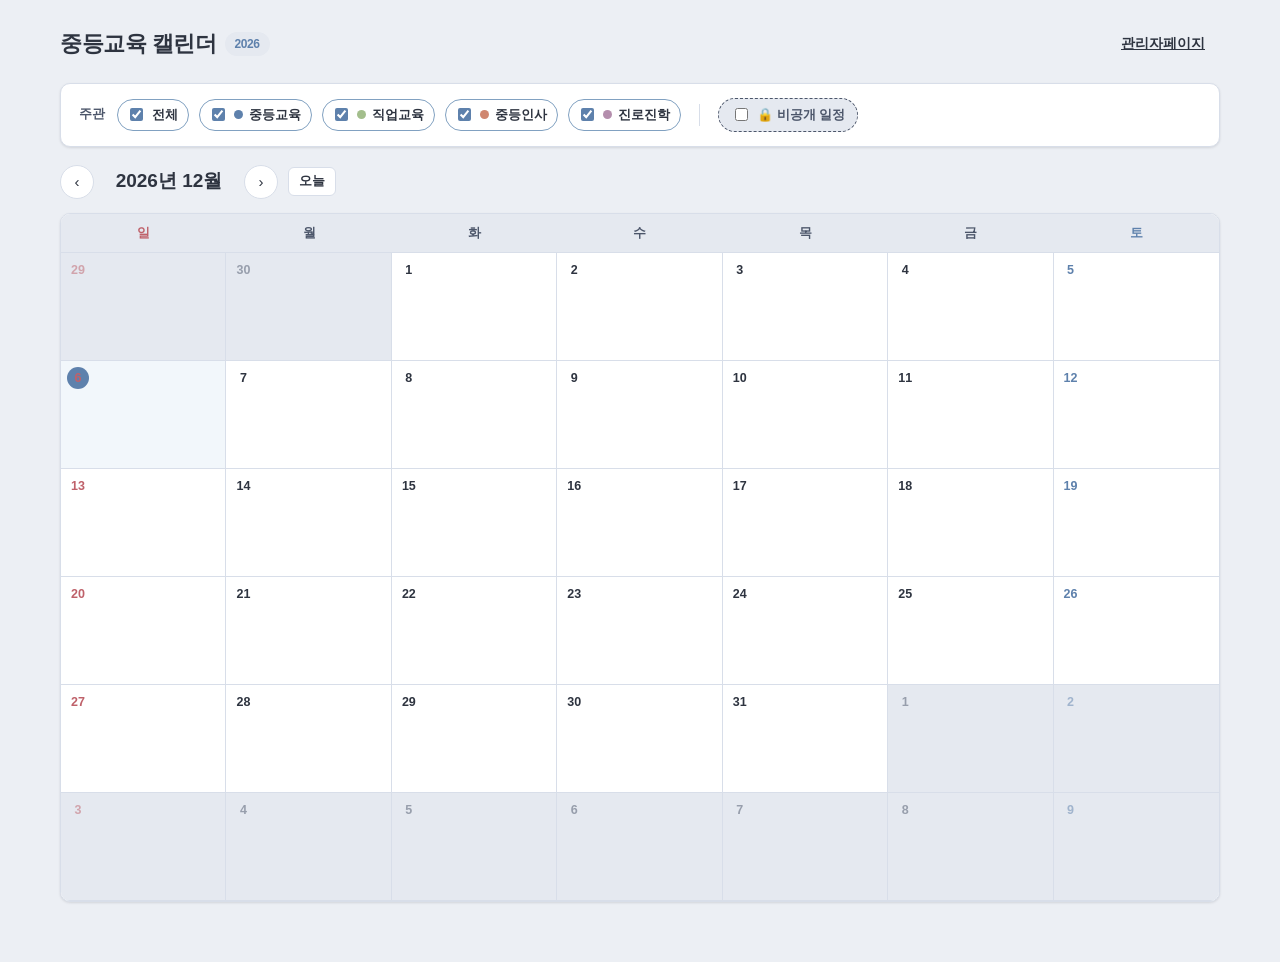
==== index.html @ 5172d0f8 "1차 요청" ====
<!doctype html>
<html lang="ko">
<head>
<meta charset="UTF-8">
<meta name="viewport" content="width=device-width, initial-scale=1">
<title>중등교육 캘린더</title>
<link rel="stylesheet" href="css/style.css">
</head>
<body>
  <div class="app-shell">
    <header class="app-header">
      <div class="app-title">중등교육 캘린더 <span class="badge">2026</span></div>
      <div class="header-actions no-print">
        <a class="btn ghost" href="admin.html">관리자페이지</a>
      </div>
    </header>

    <section class="toolbar no-print">
      <div class="filter-group">
        <span class="label">주관</span>
        <label class="chip-checkbox active" id="selectAllLabel">
          <input type="checkbox" id="selectAllToggle" checked>
          전체
        </label>
        <div id="orgFilters" class="filter-group"></div>
      </div>
      <div class="divider-v"></div>
      <div class="filter-group">
        <label class="private-toggle" id="privateLabel">
          <input type="checkbox" id="privateToggle" style="accent-color:var(--nord15)">
          🔒 비공개 일정
        </label>
      </div>
    </section>

    <div class="month-nav">
      <button class="icon-btn no-print" id="prevMonthBtn" aria-label="이전 달">‹</button>
      <div class="month-label" id="monthLabel">-</div>
      <button class="icon-btn no-print" id="nextMonthBtn" aria-label="다음 달">›</button>
      <button class="btn small no-print" id="todayBtn">오늘</button>
    </div>

    <div class="calendar">
      <div class="weekday-row">
        <div class="sun">일</div><div>월</div><div>화</div><div>수</div><div>목</div><div>금</div><div class="sat">토</div>
      </div>
      <div class="day-grid" id="calendarBody"></div>
    </div>
  </div>

  <!-- 상세 정보 모달 -->
  <div class="modal-overlay hidden" id="detailModal">
    <div class="modal-card">
      <div class="modal-header">
        <div class="modal-title" id="detailTitle">-</div>
        <button class="modal-close" data-close-modal>✕</button>
      </div>
      <div id="detailBody"></div>
    </div>
  </div>

  <!-- 비공개 일정 비밀번호 모달 -->
  <div class="modal-overlay hidden" id="passwordModal">
    <div class="modal-card">
      <div class="modal-header">
        <div class="modal-title">비공개 일정 확인</div>
        <button class="modal-close" data-close-modal>✕</button>
      </div>
      <form id="passwordForm">
        <div class="field">
          <label for="passwordInput">비밀번호</label>
          <input type="password" id="passwordInput" inputmode="numeric" autocomplete="off" maxlength="20">
        </div>
        <div class="login-gate error" id="passwordError" style="padding:0;margin-top:6px;"></div>
        <div class="form-actions">
          <button type="submit" class="btn primary">확인</button>
        </div>
      </form>
    </div>
  </div>

  <div class="loading-overlay hidden" id="loadingOverlay">불러오는 중...</div>
  <div class="toast" id="toast"></div>

  <script src="js/config.js"></script>
  <script src="js/mock-data.js"></script>
  <script src="js/api.js"></script>
  <script src="js/calendar.js"></script>
</body>
</html>
---- css/style.css ----
/* ==========================================================================
   중등교육 캘린더 - Nord 팔레트 공통 스타일
   https://www.nordtheme.com/docs/colors-and-palettes
   ========================================================================== */

:root {
  /* Polar Night */
  --nord0: #2e3440;
  --nord1: #3b4252;
  --nord2: #434c5e;
  --nord3: #4c566a;
  /* Snow Storm */
  --nord4: #d8dee9;
  --nord5: #e5e9f0;
  --nord6: #eceff4;
  /* Frost */
  --nord7: #8fbcbb;
  --nord8: #88c0d0;
  --nord9: #81a1c1;
  --nord10: #5e81ac;
  /* Aurora */
  --nord11: #bf616a;
  --nord12: #d08770;
  --nord13: #ebcb8b;
  --nord14: #a3be8c;
  --nord15: #b48ead;

  --bg: var(--nord6);
  --surface: #ffffff;
  --surface-muted: var(--nord5);
  --border: var(--nord4);
  --text: var(--nord0);
  --text-muted: var(--nord3);
  --accent: var(--nord10);
  --accent-strong: var(--nord9);
  --danger: var(--nord11);
  --success: var(--nord14);
  --warning: var(--nord13);

  --radius: 10px;
  --radius-sm: 6px;
  --shadow: 0 1px 3px rgba(46, 52, 64, 0.08), 0 1px 2px rgba(46, 52, 64, 0.06);
  --shadow-lg: 0 10px 30px rgba(46, 52, 64, 0.18);
}

* { box-sizing: border-box; }

.hidden { display: none !important; }

body {
  margin: 0;
  font-family: "Pretendard", "Apple SD Gothic Neo", "Malgun Gothic", -apple-system, BlinkMacSystemFont, sans-serif;
  background: var(--bg);
  color: var(--text);
  line-height: 1.5;
}

a { color: var(--accent); }

.app-shell {
  max-width: 1200px;
  margin: 0 auto;
  padding: 24px 20px 60px;
}

/* ---------- Header ---------- */
.app-header {
  display: flex;
  align-items: center;
  justify-content: space-between;
  flex-wrap: wrap;
  gap: 12px;
  margin-bottom: 20px;
}

.app-title {
  font-size: 22px;
  font-weight: 700;
  letter-spacing: -0.02em;
  color: var(--nord0);
  display: flex;
  align-items: center;
  gap: 8px;
}

.app-title .badge {
  font-size: 12px;
  font-weight: 600;
  color: var(--accent);
  background: var(--nord5);
  border-radius: 999px;
  padding: 3px 10px;
}

.header-actions {
  display: flex;
  gap: 8px;
  align-items: center;
}

/* ---------- Buttons ---------- */
.btn {
  appearance: none;
  border: 1px solid var(--border);
  background: var(--surface);
  color: var(--text);
  padding: 8px 14px;
  border-radius: var(--radius-sm);
  font-size: 14px;
  font-weight: 600;
  cursor: pointer;
  transition: all 0.15s ease;
}
.btn:hover { border-color: var(--accent); color: var(--accent); }
.btn:active { transform: translateY(1px); }
.btn.primary {
  background: var(--accent);
  border-color: var(--accent);
  color: #fff;
}
.btn.primary:hover { background: var(--accent-strong); border-color: var(--accent-strong); color: #fff; }
.btn.danger { border-color: var(--danger); color: var(--danger); }
.btn.danger:hover { background: var(--danger); color: #fff; }
.btn.ghost { border-color: transparent; background: transparent; }
.btn.small { padding: 5px 10px; font-size: 12.5px; }
.btn:disabled { opacity: 0.5; cursor: not-allowed; }

/* ---------- Toolbar / Filters ---------- */
.toolbar {
  background: var(--surface);
  border: 1px solid var(--border);
  border-radius: var(--radius);
  padding: 14px 18px;
  margin-bottom: 18px;
  box-shadow: var(--shadow);
  display: flex;
  flex-wrap: wrap;
  align-items: center;
  gap: 18px;
}

.filter-group {
  display: flex;
  flex-wrap: wrap;
  align-items: center;
  gap: 10px;
}

.filter-group .label {
  font-size: 12.5px;
  font-weight: 700;
  color: var(--text-muted);
  margin-right: 2px;
}

.chip-checkbox {
  display: inline-flex;
  align-items: center;
  gap: 6px;
  padding: 5px 10px 5px 8px;
  border-radius: 999px;
  border: 1px solid var(--border);
  background: var(--surface-muted);
  cursor: pointer;
  font-size: 13px;
  font-weight: 600;
  user-select: none;
  transition: all 0.15s ease;
}
.chip-checkbox input { accent-color: var(--accent); cursor: pointer; }
.chip-checkbox .dot {
  width: 9px; height: 9px; border-radius: 50%; flex: none;
}
.chip-checkbox.active { border-color: var(--accent-strong); background: #fff; }

.divider-v {
  width: 1px;
  height: 22px;
  background: var(--border);
}

.private-toggle {
  display: inline-flex;
  align-items: center;
  gap: 6px;
  padding: 6px 12px;
  border-radius: 999px;
  border: 1px dashed var(--nord3);
  background: var(--surface-muted);
  cursor: pointer;
  font-size: 13px;
  font-weight: 700;
  color: var(--text-muted);
}
.private-toggle.unlocked {
  border-style: solid;
  border-color: var(--nord15);
  color: var(--nord15);
  background: #fff;
}

/* ---------- Calendar nav ---------- */
.month-nav {
  display: flex;
  align-items: center;
  gap: 10px;
  margin: 4px 0 14px;
}
.month-nav .month-label {
  font-size: 19px;
  font-weight: 700;
  min-width: 130px;
  text-align: center;
}
.icon-btn {
  width: 34px; height: 34px;
  border-radius: 50%;
  border: 1px solid var(--border);
  background: var(--surface);
  cursor: pointer;
  font-size: 15px;
  display: inline-flex; align-items: center; justify-content: center;
  color: var(--text);
}
.icon-btn:hover { border-color: var(--accent); color: var(--accent); }

/* ---------- Calendar grid ---------- */
.calendar {
  background: var(--surface);
  border: 1px solid var(--border);
  border-radius: var(--radius);
  overflow: hidden;
  box-shadow: var(--shadow);
}
.weekday-row, .day-grid {
  display: grid;
  grid-template-columns: repeat(7, minmax(0, 1fr));
}
.weekday-row {
  background: var(--surface-muted);
  border-bottom: 1px solid var(--border);
}
.weekday-row div {
  padding: 10px 0;
  text-align: center;
  font-size: 12.5px;
  font-weight: 700;
  color: var(--text-muted);
}
.weekday-row div.sun { color: var(--nord11); }
.weekday-row div.sat { color: var(--nord10); }

.day-cell {
  min-height: 108px;
  min-width: 0;
  border-right: 1px solid var(--border);
  border-bottom: 1px solid var(--border);
  padding: 6px 6px 8px;
  display: flex;
  flex-direction: column;
  gap: 4px;
  position: relative;
}
.day-grid .day-cell:nth-child(7n) { border-right: none; }
.day-cell.outside { background: var(--surface-muted); }
.day-cell.outside .day-num { color: var(--nord3); opacity: 0.5; }
.day-cell.today { background: #f2f7fb; }
.day-cell.today .day-num {
  background: var(--accent);
  color: #fff;
  border-radius: 50%;
}

.day-num {
  width: 22px; height: 22px;
  display: inline-flex; align-items: center; justify-content: center;
  font-size: 12.5px; font-weight: 700;
  color: var(--text);
}
.day-cell.sun .day-num { color: var(--nord11); }
.day-cell.sat .day-num { color: var(--nord10); }

.event-list {
  display: flex;
  flex-direction: column;
  gap: 3px;
  overflow-y: auto;
  overflow-x: hidden;
  max-height: 76px;
  min-width: 0;
}

.event-chip {
  font-size: 11.5px;
  font-weight: 700;
  padding: 3px 7px;
  border-radius: 5px;
  border-left: 3px solid var(--nord3);
  color: var(--nord0);
  background: var(--nord5);
  cursor: pointer;
  white-space: nowrap;
  overflow: hidden;
  text-overflow: ellipsis;
  text-align: left;
  display: block;
}
.event-chip:hover { filter: brightness(0.96); }
.event-chip.private {
  background-color: var(--nord4);
  background-image: repeating-linear-gradient(
    45deg, rgba(76, 86, 106, 0.16) 0 5px, rgba(76, 86, 106, 0.06) 5px 10px
  );
}
.event-chip.private::before { content: "🔒 "; }

.event-more {
  font-size: 11px;
  color: var(--text-muted);
  padding-left: 4px;
  cursor: pointer;
  font-weight: 600;
}

/* ---------- Modal ---------- */
.modal-overlay {
  position: fixed; inset: 0;
  background: rgba(46, 52, 64, 0.45);
  display: flex; align-items: center; justify-content: center;
  z-index: 100;
  padding: 20px;
}
.modal-overlay.hidden { display: none; }

.modal-card {
  background: var(--surface);
  border-radius: var(--radius);
  box-shadow: var(--shadow-lg);
  width: 100%;
  max-width: 440px;
  max-height: 86vh;
  overflow-y: auto;
  padding: 22px 24px 20px;
}
.modal-card.wide { max-width: 640px; }

.modal-header {
  display: flex;
  align-items: flex-start;
  justify-content: space-between;
  gap: 12px;
  margin-bottom: 14px;
}
.modal-title { font-size: 17px; font-weight: 700; }
.modal-close {
  border: none; background: transparent; font-size: 18px; cursor: pointer;
  color: var(--text-muted); line-height: 1;
}
.modal-close:hover { color: var(--danger); }

.detail-row {
  display: grid;
  grid-template-columns: 76px 1fr;
  gap: 6px 10px;
  padding: 6px 0;
  font-size: 13.5px;
  border-bottom: 1px dashed var(--border);
}
.detail-row:last-child { border-bottom: none; }
.detail-row .k { color: var(--text-muted); font-weight: 700; }
.detail-row .v { color: var(--text); }

.tag {
  display: inline-block;
  font-size: 11.5px;
  font-weight: 700;
  color: #fff;
  padding: 2px 9px;
  border-radius: 999px;
}
.tag.visibility-private { background: var(--nord15); }
.tag.visibility-public { background: var(--nord14); }

/* ---------- Forms (admin) ---------- */
.form-grid {
  display: grid;
  grid-template-columns: 1fr 1fr;
  gap: 12px 14px;
}
.form-grid .full { grid-column: 1 / -1; }
.field label {
  display: block;
  font-size: 12.5px;
  font-weight: 700;
  color: var(--text-muted);
  margin-bottom: 4px;
}
.field input[type="text"],
.field input[type="date"],
.field input[type="password"],
.field select,
.field textarea {
  width: 100%;
  padding: 8px 10px;
  border: 1px solid var(--border);
  border-radius: var(--radius-sm);
  font-size: 13.5px;
  background: #fff;
  color: var(--text);
  font-family: inherit;
}
.field textarea { resize: vertical; min-height: 54px; }
.field input:focus, .field select:focus, .field textarea:focus {
  outline: none;
  border-color: var(--accent);
  box-shadow: 0 0 0 3px rgba(94, 129, 172, 0.15);
}
.field.color-field { display: flex; align-items: center; gap: 8px; }
.field.color-field input[type="color"] {
  width: 40px; height: 34px; border: 1px solid var(--border); border-radius: var(--radius-sm);
  padding: 2px; background: #fff; cursor: pointer;
}
.radio-row { display: flex; gap: 14px; align-items: center; padding-top: 6px; }
.radio-row label { display: inline-flex; align-items: center; gap: 5px; font-size: 13.5px; font-weight: 600; }

.form-actions { display: flex; justify-content: flex-end; gap: 8px; margin-top: 16px; }

/* ---------- Login gate ---------- */
.login-gate {
  max-width: 360px;
  margin: 12vh auto;
  background: var(--surface);
  border: 1px solid var(--border);
  border-radius: var(--radius);
  box-shadow: var(--shadow);
  padding: 28px 26px;
  text-align: center;
}
.login-gate h1 { font-size: 18px; margin: 0 0 6px; }
.login-gate p { font-size: 13px; color: var(--text-muted); margin: 0 0 18px; }
.login-gate input {
  width: 100%;
  padding: 10px 12px;
  border: 1px solid var(--border);
  border-radius: var(--radius-sm);
  font-size: 15px;
  text-align: center;
  letter-spacing: 4px;
  margin-bottom: 10px;
}
.login-gate .error { color: var(--danger); font-size: 12.5px; min-height: 16px; margin-bottom: 6px; }

/* ---------- Admin table ---------- */
.admin-table-wrap {
  background: var(--surface);
  border: 1px solid var(--border);
  border-radius: var(--radius);
  overflow: hidden;
  box-shadow: var(--shadow);
}
table.admin-table { width: 100%; border-collapse: collapse; font-size: 13px; }
table.admin-table th, table.admin-table td {
  padding: 9px 10px;
  text-align: left;
  border-bottom: 1px solid var(--border);
  vertical-align: middle;
}
table.admin-table th {
  background: var(--surface-muted);
  font-weight: 700;
  color: var(--text-muted);
  font-size: 12px;
}
table.admin-table tr:hover td { background: #f7f9fc; }
table.admin-table .swatch {
  display: inline-block; width: 12px; height: 12px; border-radius: 3px; vertical-align: -1px; margin-right: 5px;
}
table.admin-table .row-actions { display: flex; gap: 6px; }

.section-card {
  background: var(--surface);
  border: 1px solid var(--border);
  border-radius: var(--radius);
  padding: 18px 20px;
  box-shadow: var(--shadow);
  margin-bottom: 18px;
}
.section-card h2 {
  font-size: 15px;
  margin: 0 0 14px;
  display: flex; align-items: center; gap: 8px;
}

.toast {
  position: fixed;
  bottom: 24px; left: 50%;
  transform: translateX(-50%);
  background: var(--nord0);
  color: #fff;
  padding: 10px 18px;
  border-radius: 999px;
  font-size: 13px;
  font-weight: 600;
  box-shadow: var(--shadow-lg);
  z-index: 200;
  opacity: 0;
  pointer-events: none;
  transition: opacity 0.2s ease, transform 0.2s ease;
}
.toast.show { opacity: 1; transform: translateX(-50%) translateY(-4px); }
.toast.error { background: var(--danger); }

.hint {
  font-size: 12px;
  color: var(--text-muted);
  margin-top: 6px;
}

.loading-overlay {
  position: fixed; inset: 0;
  background: rgba(236, 239, 244, 0.7);
  display: flex; align-items: center; justify-content: center;
  z-index: 300;
  font-weight: 700;
  color: var(--text-muted);
}
.loading-overlay.hidden { display: none; }

/* ---------- Print ---------- */
.print-only { display: none; }

@media print {
  .no-print { display: none !important; }
  .print-only { display: block !important; }
  body { background: #fff; }
  .app-shell { max-width: none; padding: 0; }
  .calendar { box-shadow: none; border: 1px solid #999; }
  .day-cell { min-height: 90px; }
}

@media (max-width: 720px) {
  .form-grid { grid-template-columns: 1fr; }
  .day-cell { min-height: 84px; }
  .event-list { max-height: 56px; }
  .detail-row { grid-template-columns: 64px 1fr; }
}
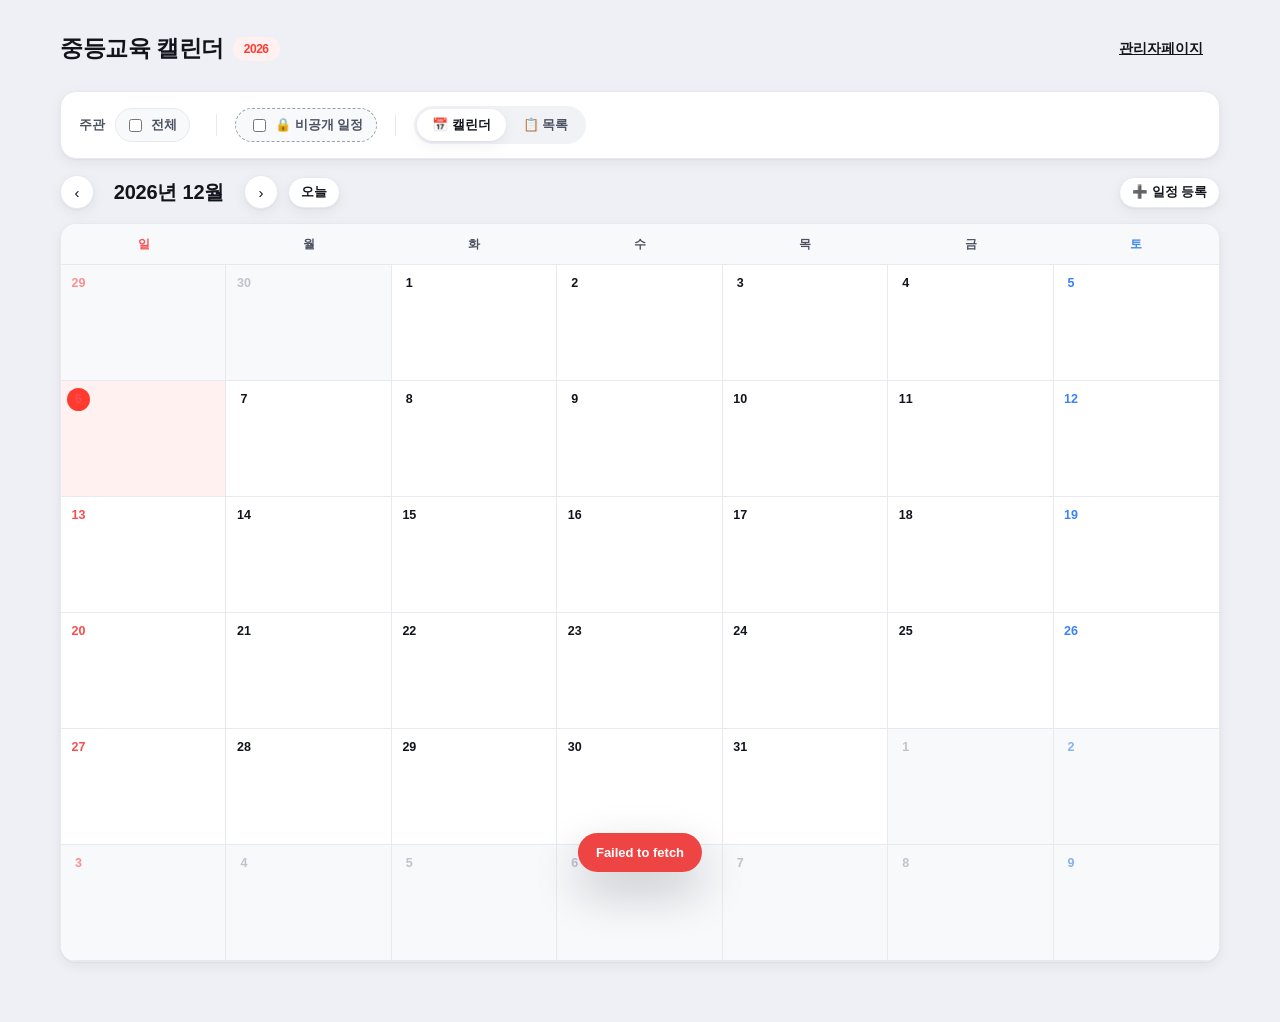
==== commit 666b4d3b: "2차 추가 요청 - 캘린더 전체 디자인 수정" ====
--- a/index.html
+++ b/index.html
@@ -27,9 +27,14 @@
       <div class="divider-v"></div>
       <div class="filter-group">
         <label class="private-toggle" id="privateLabel">
-          <input type="checkbox" id="privateToggle" style="accent-color:var(--nord15)">
+          <input type="checkbox" id="privateToggle" style="accent-color:#A855F7">
           🔒 비공개 일정
         </label>
+      </div>
+      <div class="divider-v"></div>
+      <div class="view-toggle" id="viewToggle">
+        <button type="button" class="active" data-view="calendar">📅 캘린더</button>
+        <button type="button" data-view="list">📋 목록</button>
       </div>
     </section>
 
@@ -38,13 +43,26 @@
       <div class="month-label" id="monthLabel">-</div>
       <button class="icon-btn no-print" id="nextMonthBtn" aria-label="다음 달">›</button>
       <button class="btn small no-print" id="todayBtn">오늘</button>
+      <div class="spacer no-print"></div>
+      <button class="btn small no-print" id="addEventBtn">➕ 일정 등록</button>
     </div>
 
-    <div class="calendar">
+    <div class="calendar" id="calendarView">
       <div class="weekday-row">
         <div class="sun">일</div><div>월</div><div>화</div><div>수</div><div>목</div><div>금</div><div class="sat">토</div>
       </div>
       <div class="day-grid" id="calendarBody"></div>
+    </div>
+
+    <div class="list-view hidden" id="listView">
+      <div class="list-scroll-wrap">
+        <table class="list-table">
+          <thead>
+            <tr><th>기간</th><th>주관</th><th>행사명</th><th>장소</th><th>담당자</th></tr>
+          </thead>
+          <tbody id="listTableBody"></tbody>
+        </table>
+      </div>
     </div>
   </div>
 
@@ -56,6 +74,10 @@
         <button class="modal-close" data-close-modal>✕</button>
       </div>
       <div id="detailBody"></div>
+      <div class="modal-actions no-print">
+        <button type="button" class="btn danger small" id="detailDeleteBtn">🗑️ 삭제</button>
+        <button type="button" class="btn small" id="detailEditBtn">✏️ 수정</button>
+      </div>
     </div>
   </div>
 
@@ -63,7 +85,7 @@
   <div class="modal-overlay hidden" id="passwordModal">
     <div class="modal-card">
       <div class="modal-header">
-        <div class="modal-title">비공개 일정 확인</div>
+        <div class="modal-title" id="passwordModalTitle">비공개 일정 확인</div>
         <button class="modal-close" data-close-modal>✕</button>
       </div>
       <form id="passwordForm">
@@ -79,6 +101,87 @@
     </div>
   </div>
 
+  <!-- 일정 등록/수정 모달 -->
+  <div class="modal-overlay hidden" id="eventFormModal">
+    <div class="modal-card wide">
+      <div class="modal-header">
+        <div class="modal-title" id="eventFormTitle">일정 등록</div>
+        <button class="modal-close" data-close-modal>✕</button>
+      </div>
+      <form id="eventForm">
+        <input type="hidden" id="fRow">
+        <input type="hidden" id="fSeq">
+        <div class="form-grid">
+          <div class="field">
+            <label for="fStartDate">시작일 *</label>
+            <input type="date" id="fStartDate" required>
+          </div>
+          <div class="field">
+            <label for="fStartTime">시작시간 (생략가능)</label>
+            <input type="time" id="fStartTime">
+          </div>
+          <div class="field">
+            <label for="fEndDate">종료일 (당일 행사는 비워두세요)</label>
+            <input type="date" id="fEndDate">
+          </div>
+          <div class="field">
+            <label for="fEndTime">종료시간 (생략가능)</label>
+            <input type="time" id="fEndTime">
+          </div>
+          <div class="field full">
+            <label for="fTitle">행사명 *</label>
+            <input type="text" id="fTitle" required>
+          </div>
+          <div class="field">
+            <label for="fLocation">장소</label>
+            <input type="text" id="fLocation">
+          </div>
+          <div class="field">
+            <label for="fOrg">주관 *</label>
+            <input type="text" id="fOrg" list="orgOptions" required>
+            <datalist id="orgOptions">
+              <option value="중등교육">
+              <option value="직업교육">
+              <option value="중등인사">
+              <option value="진로진학">
+            </datalist>
+          </div>
+          <div class="field full">
+            <label for="fAudience">참가대상</label>
+            <input type="text" id="fAudience">
+          </div>
+          <div class="field">
+            <label for="fManager">담당자</label>
+            <input type="text" id="fManager">
+          </div>
+          <div class="field">
+            <label>공개여부</label>
+            <div class="radio-row">
+              <label><input type="radio" name="fVisibility" value="공개" checked> 공개</label>
+              <label><input type="radio" name="fVisibility" value="비공개"> 비공개</label>
+            </div>
+          </div>
+          <div class="field">
+            <label for="fColor">색상</label>
+            <div class="color-field">
+              <input type="checkbox" id="fColorDefault" checked>
+              <span style="font-size:12.5px;">주관 기본색 사용</span>
+              <input type="color" id="fColor" value="#3B82F6" disabled>
+            </div>
+          </div>
+          <div class="field full">
+            <label for="fNote">비고</label>
+            <textarea id="fNote"></textarea>
+          </div>
+        </div>
+        <div class="form-actions">
+          <button type="button" class="btn ghost" data-close-modal>취소</button>
+          <button type="submit" class="btn primary" id="eventFormSubmitBtn">등록</button>
+        </div>
+      </form>
+    </div>
+  </div>
+
   <div class="loading-overlay hidden" id="loadingOverlay">불러오는 중...</div>
   <div class="toast" id="toast"></div>
 
--- a/css/style.css
+++ b/css/style.css
@@ -1,46 +1,41 @@
 /* ==========================================================================
-   중등교육 캘린더 - Nord 팔레트 공통 스타일
-   https://www.nordtheme.com/docs/colors-and-palettes
+   중등교육 캘린더 - Fantastical 스타일 팔레트 & 컴포넌트
    ========================================================================== */
 
 :root {
-  /* Polar Night */
-  --nord0: #2e3440;
-  --nord1: #3b4252;
-  --nord2: #434c5e;
-  --nord3: #4c566a;
-  /* Snow Storm */
-  --nord4: #d8dee9;
-  --nord5: #e5e9f0;
-  --nord6: #eceff4;
-  /* Frost */
-  --nord7: #8fbcbb;
-  --nord8: #88c0d0;
-  --nord9: #81a1c1;
-  --nord10: #5e81ac;
-  /* Aurora */
-  --nord11: #bf616a;
-  --nord12: #d08770;
-  --nord13: #ebcb8b;
-  --nord14: #a3be8c;
-  --nord15: #b48ead;
-
-  --bg: var(--nord6);
+  /* Neutrals */
+  --n0: #12141c;
+  --n1: #23262f;
+  --n2: #4b5160;
+  --n3: #6b7280;
+  --n4: #9aa1ae;
+  --n5: #d3d7de;
+  --n6: #e7e9ee;
+  --n7: #f1f2f6;
+  --n8: #f8f9fb;
+
+  --bg: #eef0f5;
   --surface: #ffffff;
-  --surface-muted: var(--nord5);
-  --border: var(--nord4);
-  --text: var(--nord0);
-  --text-muted: var(--nord3);
-  --accent: var(--nord10);
-  --accent-strong: var(--nord9);
-  --danger: var(--nord11);
-  --success: var(--nord14);
-  --warning: var(--nord13);
-
-  --radius: 10px;
-  --radius-sm: 6px;
-  --shadow: 0 1px 3px rgba(46, 52, 64, 0.08), 0 1px 2px rgba(46, 52, 64, 0.06);
-  --shadow-lg: 0 10px 30px rgba(46, 52, 64, 0.18);
+  --surface-muted: var(--n8);
+  --border: var(--n6);
+  --text: var(--n0);
+  --text-muted: var(--n2);
+
+  /* Accent (UI chrome — distinct from org/event colors) */
+  --accent: #FF3B30;
+  --accent-strong: #e0281e;
+  --accent-soft: #fff1f0;
+
+  --danger: #ef4444;
+  --success: #10B981;
+  --warning: #F59E0B;
+  --info: #3B82F6;
+
+  --radius: 16px;
+  --radius-sm: 10px;
+  --radius-pill: 999px;
+  --shadow: 0 1px 2px rgba(18, 20, 28, 0.04), 0 4px 14px rgba(18, 20, 28, 0.06);
+  --shadow-lg: 0 20px 48px rgba(18, 20, 28, 0.22);
 }
 
 * { box-sizing: border-box; }
@@ -53,6 +48,7 @@
   background: var(--bg);
   color: var(--text);
   line-height: 1.5;
+  -webkit-font-smoothing: antialiased;
 }
 
 a { color: var(--accent); }
@@ -60,7 +56,7 @@
 .app-shell {
   max-width: 1200px;
   margin: 0 auto;
-  padding: 24px 20px 60px;
+  padding: 28px 20px 60px;
 }
 
 /* ---------- Header ---------- */
@@ -70,26 +66,26 @@
   justify-content: space-between;
   flex-wrap: wrap;
   gap: 12px;
-  margin-bottom: 20px;
+  margin-bottom: 22px;
 }
 
 .app-title {
-  font-size: 22px;
-  font-weight: 700;
+  font-size: 23px;
+  font-weight: 800;
   letter-spacing: -0.02em;
-  color: var(--nord0);
-  display: flex;
-  align-items: center;
-  gap: 8px;
+  color: var(--n0);
+  display: flex;
+  align-items: center;
+  gap: 9px;
 }
 
 .app-title .badge {
   font-size: 12px;
-  font-weight: 600;
+  font-weight: 700;
   color: var(--accent);
-  background: var(--nord5);
-  border-radius: 999px;
-  padding: 3px 10px;
+  background: var(--accent-soft);
+  border-radius: var(--radius-pill);
+  padding: 3px 11px;
 }
 
 .header-actions {
@@ -104,15 +100,16 @@
   border: 1px solid var(--border);
   background: var(--surface);
   color: var(--text);
-  padding: 8px 14px;
-  border-radius: var(--radius-sm);
+  padding: 9px 16px;
+  border-radius: var(--radius-pill);
   font-size: 14px;
-  font-weight: 600;
+  font-weight: 700;
   cursor: pointer;
   transition: all 0.15s ease;
-}
-.btn:hover { border-color: var(--accent); color: var(--accent); }
-.btn:active { transform: translateY(1px); }
+  box-shadow: var(--shadow);
+}
+.btn:hover { border-color: var(--accent); color: var(--accent); transform: translateY(-1px); }
+.btn:active { transform: translateY(0); }
 .btn.primary {
   background: var(--accent);
   border-color: var(--accent);
@@ -121,9 +118,10 @@
 .btn.primary:hover { background: var(--accent-strong); border-color: var(--accent-strong); color: #fff; }
 .btn.danger { border-color: var(--danger); color: var(--danger); }
 .btn.danger:hover { background: var(--danger); color: #fff; }
-.btn.ghost { border-color: transparent; background: transparent; }
-.btn.small { padding: 5px 10px; font-size: 12.5px; }
-.btn:disabled { opacity: 0.5; cursor: not-allowed; }
+.btn.ghost { border-color: transparent; background: transparent; box-shadow: none; }
+.btn.ghost:hover { background: var(--n7); }
+.btn.small { padding: 6px 12px; font-size: 12.5px; }
+.btn:disabled { opacity: 0.5; cursor: not-allowed; transform: none; }
 
 /* ---------- Toolbar / Filters ---------- */
 .toolbar {
@@ -131,7 +129,7 @@
   border: 1px solid var(--border);
   border-radius: var(--radius);
   padding: 14px 18px;
-  margin-bottom: 18px;
+  margin-bottom: 16px;
   box-shadow: var(--shadow);
   display: flex;
   flex-wrap: wrap;
@@ -143,12 +141,12 @@
   display: flex;
   flex-wrap: wrap;
   align-items: center;
-  gap: 10px;
+  gap: 8px;
 }
 
 .filter-group .label {
   font-size: 12.5px;
-  font-weight: 700;
+  font-weight: 800;
   color: var(--text-muted);
   margin-right: 2px;
 }
@@ -157,21 +155,23 @@
   display: inline-flex;
   align-items: center;
   gap: 6px;
-  padding: 5px 10px 5px 8px;
-  border-radius: 999px;
-  border: 1px solid var(--border);
+  padding: 6px 12px 6px 9px;
+  border-radius: var(--radius-pill);
+  border: 1.5px solid var(--border);
   background: var(--surface-muted);
   cursor: pointer;
   font-size: 13px;
-  font-weight: 600;
+  font-weight: 700;
   user-select: none;
   transition: all 0.15s ease;
+  color: var(--text-muted);
 }
 .chip-checkbox input { accent-color: var(--accent); cursor: pointer; }
 .chip-checkbox .dot {
   width: 9px; height: 9px; border-radius: 50%; flex: none;
-}
-.chip-checkbox.active { border-color: var(--accent-strong); background: #fff; }
+  box-shadow: 0 0 0 3px rgba(0,0,0,0.02);
+}
+.chip-checkbox.active { border-color: currentColor; background: #fff; color: var(--text); }
 
 .divider-v {
   width: 1px;
@@ -183,9 +183,9 @@
   display: inline-flex;
   align-items: center;
   gap: 6px;
-  padding: 6px 12px;
-  border-radius: 999px;
-  border: 1px dashed var(--nord3);
+  padding: 6px 13px;
+  border-radius: var(--radius-pill);
+  border: 1.5px dashed var(--n4);
   background: var(--surface-muted);
   cursor: pointer;
   font-size: 13px;
@@ -194,9 +194,35 @@
 }
 .private-toggle.unlocked {
   border-style: solid;
-  border-color: var(--nord15);
-  color: var(--nord15);
-  background: #fff;
+  border-color: #A855F7;
+  color: #A855F7;
+  background: #faf5ff;
+}
+
+/* ---------- View toggle (calendar / list) ---------- */
+.view-toggle {
+  display: inline-flex;
+  padding: 3px;
+  background: var(--n7);
+  border-radius: var(--radius-pill);
+  gap: 2px;
+}
+.view-toggle button {
+  appearance: none;
+  border: none;
+  background: transparent;
+  padding: 7px 15px;
+  border-radius: var(--radius-pill);
+  font-size: 13px;
+  font-weight: 700;
+  color: var(--text-muted);
+  cursor: pointer;
+  transition: all 0.15s ease;
+}
+.view-toggle button.active {
+  background: var(--surface);
+  color: var(--text);
+  box-shadow: var(--shadow);
 }
 
 /* ---------- Calendar nav ---------- */
@@ -205,13 +231,16 @@
   align-items: center;
   gap: 10px;
   margin: 4px 0 14px;
+  flex-wrap: wrap;
 }
 .month-nav .month-label {
-  font-size: 19px;
-  font-weight: 700;
+  font-size: 20px;
+  font-weight: 800;
   min-width: 130px;
   text-align: center;
-}
+  letter-spacing: -0.01em;
+}
+.month-nav .spacer { flex: 1; }
 .icon-btn {
   width: 34px; height: 34px;
   border-radius: 50%;
@@ -221,8 +250,11 @@
   font-size: 15px;
   display: inline-flex; align-items: center; justify-content: center;
   color: var(--text);
-}
-.icon-btn:hover { border-color: var(--accent); color: var(--accent); }
+  box-shadow: var(--shadow);
+  transition: all 0.15s ease;
+}
+.icon-btn:hover { border-color: var(--accent); color: var(--accent); transform: translateY(-1px); }
+.icon-btn.small { width: 26px; height: 26px; font-size: 13px; }
 
 /* ---------- Calendar grid ---------- */
 .calendar {
@@ -241,30 +273,32 @@
   border-bottom: 1px solid var(--border);
 }
 .weekday-row div {
-  padding: 10px 0;
+  padding: 11px 0;
   text-align: center;
-  font-size: 12.5px;
-  font-weight: 700;
-  color: var(--text-muted);
-}
-.weekday-row div.sun { color: var(--nord11); }
-.weekday-row div.sat { color: var(--nord10); }
+  font-size: 12px;
+  font-weight: 800;
+  color: var(--text-muted);
+  letter-spacing: 0.02em;
+}
+.weekday-row div.sun { color: #FB4D4D; }
+.weekday-row div.sat { color: #3B82F6; }
 
 .day-cell {
-  min-height: 108px;
+  min-height: 116px;
   min-width: 0;
   border-right: 1px solid var(--border);
   border-bottom: 1px solid var(--border);
-  padding: 6px 6px 8px;
+  padding: 7px 6px 8px;
   display: flex;
   flex-direction: column;
   gap: 4px;
   position: relative;
+  transition: background 0.15s ease;
 }
 .day-grid .day-cell:nth-child(7n) { border-right: none; }
 .day-cell.outside { background: var(--surface-muted); }
-.day-cell.outside .day-num { color: var(--nord3); opacity: 0.5; }
-.day-cell.today { background: #f2f7fb; }
+.day-cell.outside .day-num { color: var(--n4); opacity: 0.6; }
+.day-cell.today { background: var(--accent-soft); }
 .day-cell.today .day-num {
   background: var(--accent);
   color: #fff;
@@ -272,13 +306,13 @@
 }
 
 .day-num {
-  width: 22px; height: 22px;
+  width: 23px; height: 23px;
   display: inline-flex; align-items: center; justify-content: center;
-  font-size: 12.5px; font-weight: 700;
+  font-size: 12.5px; font-weight: 800;
   color: var(--text);
 }
-.day-cell.sun .day-num { color: var(--nord11); }
-.day-cell.sat .day-num { color: var(--nord10); }
+.day-cell.sun .day-num { color: #FB4D4D; }
+.day-cell.sat .day-num { color: #3B82F6; }
 
 .event-list {
   display: flex;
@@ -286,30 +320,32 @@
   gap: 3px;
   overflow-y: auto;
   overflow-x: hidden;
-  max-height: 76px;
+  max-height: 82px;
   min-width: 0;
 }
 
 .event-chip {
   font-size: 11.5px;
   font-weight: 700;
-  padding: 3px 7px;
-  border-radius: 5px;
-  border-left: 3px solid var(--nord3);
-  color: var(--nord0);
-  background: var(--nord5);
+  padding: 4px 8px;
+  border-radius: 7px;
+  border: none;
+  color: #fff;
+  background: var(--n3);
   cursor: pointer;
   white-space: nowrap;
   overflow: hidden;
   text-overflow: ellipsis;
   text-align: left;
   display: block;
-}
-.event-chip:hover { filter: brightness(0.96); }
+  box-shadow: 0 1px 1px rgba(18,20,28,0.06);
+}
+.event-chip:hover { filter: brightness(1.08); transform: translateY(-1px); }
 .event-chip.private {
-  background-color: var(--nord4);
+  color: var(--n0);
+  background-color: var(--n6) !important;
   background-image: repeating-linear-gradient(
-    45deg, rgba(76, 86, 106, 0.16) 0 5px, rgba(76, 86, 106, 0.06) 5px 10px
+    45deg, rgba(75, 81, 96, 0.14) 0 5px, rgba(75, 81, 96, 0.05) 5px 10px
   );
 }
 .event-chip.private::before { content: "🔒 "; }
@@ -319,13 +355,51 @@
   color: var(--text-muted);
   padding-left: 4px;
   cursor: pointer;
-  font-weight: 600;
-}
+  font-weight: 700;
+}
+
+/* ---------- List view ---------- */
+.list-view {
+  background: var(--surface);
+  border: 1px solid var(--border);
+  border-radius: var(--radius);
+  box-shadow: var(--shadow);
+  overflow: hidden;
+}
+.list-scroll-wrap {
+  max-height: 62vh;
+  overflow-y: auto;
+}
+table.list-table { width: 100%; border-collapse: collapse; font-size: 13.5px; }
+table.list-table thead th {
+  position: sticky; top: 0; z-index: 1;
+  background: var(--surface-muted);
+  font-weight: 800;
+  color: var(--text-muted);
+  font-size: 12px;
+  text-align: left;
+  padding: 10px 12px;
+  border-bottom: 1px solid var(--border);
+}
+table.list-table td {
+  padding: 10px 12px;
+  border-bottom: 1px solid var(--border);
+  vertical-align: middle;
+  cursor: pointer;
+}
+table.list-table tr:hover td { background: var(--n8); }
+table.list-table .org-pill {
+  display: inline-flex; align-items: center; gap: 6px;
+  font-size: 12px; font-weight: 700; color: #fff;
+  padding: 3px 10px; border-radius: var(--radius-pill);
+}
+.list-empty { padding: 40px 20px; text-align: center; color: var(--text-muted); font-size: 13.5px; }
 
 /* ---------- Modal ---------- */
 .modal-overlay {
   position: fixed; inset: 0;
-  background: rgba(46, 52, 64, 0.45);
+  background: rgba(18, 20, 28, 0.5);
+  backdrop-filter: blur(2px);
   display: flex; align-items: center; justify-content: center;
   z-index: 100;
   padding: 20px;
@@ -334,7 +408,7 @@
 
 .modal-card {
   background: var(--surface);
-  border-radius: var(--radius);
+  border-radius: 20px;
   box-shadow: var(--shadow-lg);
   width: 100%;
   max-width: 440px;
@@ -342,7 +416,7 @@
   overflow-y: auto;
   padding: 22px 24px 20px;
 }
-.modal-card.wide { max-width: 640px; }
+.modal-card.wide { max-width: 660px; }
 
 .modal-header {
   display: flex;
@@ -351,7 +425,7 @@
   gap: 12px;
   margin-bottom: 14px;
 }
-.modal-title { font-size: 17px; font-weight: 700; }
+.modal-title { font-size: 17px; font-weight: 800; }
 .modal-close {
   border: none; background: transparent; font-size: 18px; cursor: pointer;
   color: var(--text-muted); line-height: 1;
@@ -362,7 +436,7 @@
   display: grid;
   grid-template-columns: 76px 1fr;
   gap: 6px 10px;
-  padding: 6px 0;
+  padding: 7px 0;
   font-size: 13.5px;
   border-bottom: 1px dashed var(--border);
 }
@@ -375,13 +449,22 @@
   font-size: 11.5px;
   font-weight: 700;
   color: #fff;
-  padding: 2px 9px;
-  border-radius: 999px;
-}
-.tag.visibility-private { background: var(--nord15); }
-.tag.visibility-public { background: var(--nord14); }
-
-/* ---------- Forms (admin) ---------- */
+  padding: 2px 10px;
+  border-radius: var(--radius-pill);
+}
+.tag.visibility-private { background: #A855F7; }
+.tag.visibility-public { background: #10B981; }
+
+.modal-actions {
+  display: flex;
+  justify-content: flex-end;
+  gap: 8px;
+  margin-top: 16px;
+  padding-top: 14px;
+  border-top: 1px solid var(--border);
+}
+
+/* ---------- Forms (admin + calendar event form) ---------- */
 .form-grid {
   display: grid;
   grid-template-columns: 1fr 1fr;
@@ -397,12 +480,13 @@
 }
 .field input[type="text"],
 .field input[type="date"],
+.field input[type="time"],
 .field input[type="password"],
 .field select,
 .field textarea {
   width: 100%;
-  padding: 8px 10px;
-  border: 1px solid var(--border);
+  padding: 9px 11px;
+  border: 1.5px solid var(--border);
   border-radius: var(--radius-sm);
   font-size: 13.5px;
   background: #fff;
@@ -413,7 +497,7 @@
 .field input:focus, .field select:focus, .field textarea:focus {
   outline: none;
   border-color: var(--accent);
-  box-shadow: 0 0 0 3px rgba(94, 129, 172, 0.15);
+  box-shadow: 0 0 0 3px rgba(255, 59, 48, 0.14);
 }
 .field.color-field { display: flex; align-items: center; gap: 8px; }
 .field.color-field input[type="color"] {
@@ -441,7 +525,7 @@
 .login-gate input {
   width: 100%;
   padding: 10px 12px;
-  border: 1px solid var(--border);
+  border: 1.5px solid var(--border);
   border-radius: var(--radius-sm);
   font-size: 15px;
   text-align: center;
@@ -458,7 +542,14 @@
   overflow: hidden;
   box-shadow: var(--shadow);
 }
+.admin-table-scroll {
+  max-height: 58vh;
+  overflow-y: auto;
+}
 table.admin-table { width: 100%; border-collapse: collapse; font-size: 13px; }
+table.admin-table thead th {
+  position: sticky; top: 0; z-index: 1;
+}
 table.admin-table th, table.admin-table td {
   padding: 9px 10px;
   text-align: left;
@@ -467,13 +558,13 @@
 }
 table.admin-table th {
   background: var(--surface-muted);
-  font-weight: 700;
+  font-weight: 800;
   color: var(--text-muted);
   font-size: 12px;
 }
-table.admin-table tr:hover td { background: #f7f9fc; }
+table.admin-table tr:hover td { background: var(--n8); }
 table.admin-table .swatch {
-  display: inline-block; width: 12px; height: 12px; border-radius: 3px; vertical-align: -1px; margin-right: 5px;
+  display: inline-block; width: 10px; height: 10px; border-radius: 3px; vertical-align: 0px; margin-right: 5px;
 }
 table.admin-table .row-actions { display: flex; gap: 6px; }
 
@@ -489,18 +580,39 @@
   font-size: 15px;
   margin: 0 0 14px;
   display: flex; align-items: center; gap: 8px;
+  flex-wrap: wrap;
+}
+.section-card .section-head {
+  display: flex;
+  align-items: center;
+  justify-content: space-between;
+  flex-wrap: wrap;
+  gap: 10px;
+  margin-bottom: 14px;
+}
+.section-card .section-head h2 { margin: 0; }
+.section-card .section-nav {
+  display: flex;
+  align-items: center;
+  gap: 8px;
+}
+.section-card .section-nav .month-label-sm {
+  font-size: 13px;
+  font-weight: 800;
+  min-width: 92px;
+  text-align: center;
 }
 
 .toast {
   position: fixed;
   bottom: 24px; left: 50%;
   transform: translateX(-50%);
-  background: var(--nord0);
+  background: var(--n0);
   color: #fff;
   padding: 10px 18px;
-  border-radius: 999px;
+  border-radius: var(--radius-pill);
   font-size: 13px;
-  font-weight: 600;
+  font-weight: 700;
   box-shadow: var(--shadow-lg);
   z-index: 200;
   opacity: 0;
@@ -518,7 +630,7 @@
 
 .loading-overlay {
   position: fixed; inset: 0;
-  background: rgba(236, 239, 244, 0.7);
+  background: rgba(238, 240, 245, 0.75);
   display: flex; align-items: center; justify-content: center;
   z-index: 300;
   font-weight: 700;
@@ -536,6 +648,7 @@
   .app-shell { max-width: none; padding: 0; }
   .calendar { box-shadow: none; border: 1px solid #999; }
   .day-cell { min-height: 90px; }
+  .admin-table-scroll, .list-scroll-wrap { max-height: none !important; overflow: visible !important; }
 }
 
 @media (max-width: 720px) {
@@ -543,4 +656,5 @@
   .day-cell { min-height: 84px; }
   .event-list { max-height: 56px; }
   .detail-row { grid-template-columns: 64px 1fr; }
-}
+  .section-card .section-head { flex-direction: column; align-items: flex-start; }
+}
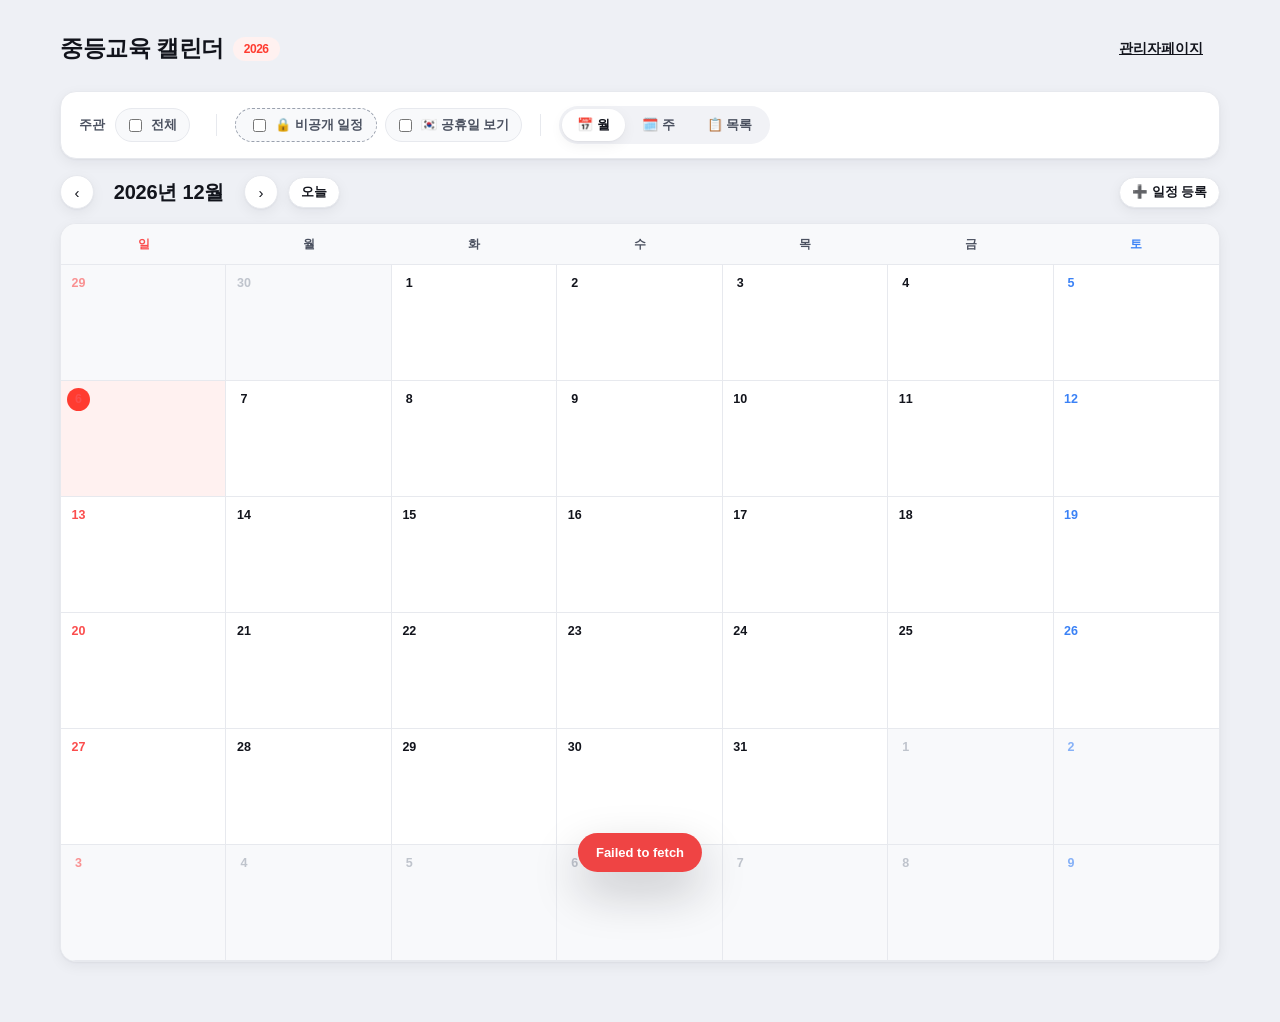
==== commit c6006c97: "2-1 추가 요청 - 주관 순서 변경, 색상 변경 기능 - 관리자페이지 기능 추가 - 주간 일정 보기 기능 - 대한민국 휴일 일정 추가" ====
--- a/index.html
+++ b/index.html
@@ -30,18 +30,23 @@
           <input type="checkbox" id="privateToggle" style="accent-color:#A855F7">
           🔒 비공개 일정
         </label>
+        <label class="chip-checkbox" id="holidayLabel">
+          <input type="checkbox" id="holidayToggle">
+          🇰🇷 공휴일 보기
+        </label>
       </div>
       <div class="divider-v"></div>
       <div class="view-toggle" id="viewToggle">
-        <button type="button" class="active" data-view="calendar">📅 캘린더</button>
+        <button type="button" class="active" data-view="month">📅 월</button>
+        <button type="button" data-view="week">🗓️ 주</button>
         <button type="button" data-view="list">📋 목록</button>
       </div>
     </section>
 
     <div class="month-nav">
-      <button class="icon-btn no-print" id="prevMonthBtn" aria-label="이전 달">‹</button>
+      <button class="icon-btn no-print" id="prevMonthBtn" aria-label="이전">‹</button>
       <div class="month-label" id="monthLabel">-</div>
-      <button class="icon-btn no-print" id="nextMonthBtn" aria-label="다음 달">›</button>
+      <button class="icon-btn no-print" id="nextMonthBtn" aria-label="다음">›</button>
       <button class="btn small no-print" id="todayBtn">오늘</button>
       <div class="spacer no-print"></div>
       <button class="btn small no-print" id="addEventBtn">➕ 일정 등록</button>
@@ -52,6 +57,10 @@
         <div class="sun">일</div><div>월</div><div>화</div><div>수</div><div>목</div><div>금</div><div class="sat">토</div>
       </div>
       <div class="day-grid" id="calendarBody"></div>
+    </div>
+
+    <div class="week-view hidden" id="weekView">
+      <div class="week-grid" id="weekGrid"></div>
     </div>
 
     <div class="list-view hidden" id="listView">
@@ -139,12 +148,7 @@
           <div class="field">
             <label for="fOrg">주관 *</label>
             <input type="text" id="fOrg" list="orgOptions" required>
-            <datalist id="orgOptions">
-              <option value="중등교육">
-              <option value="직업교육">
-              <option value="중등인사">
-              <option value="진로진학">
-            </datalist>
+            <datalist id="orgOptions"></datalist>
           </div>
           <div class="field full">
             <label for="fAudience">참가대상</label>
@@ -186,6 +190,7 @@
   <div class="toast" id="toast"></div>
 
   <script src="js/config.js"></script>
+  <script src="js/holidays.js"></script>
   <script src="js/mock-data.js"></script>
   <script src="js/api.js"></script>
   <script src="js/calendar.js"></script>
--- a/css/style.css
+++ b/css/style.css
@@ -30,6 +30,8 @@
   --success: #10B981;
   --warning: #F59E0B;
   --info: #3B82F6;
+  --private-color: #E11D48;
+  --holiday-color: #DC2626;
 
   --radius: 16px;
   --radius-sm: 10px;
@@ -194,9 +196,9 @@
 }
 .private-toggle.unlocked {
   border-style: solid;
-  border-color: #A855F7;
-  color: #A855F7;
-  background: #faf5ff;
+  border-color: var(--private-color);
+  color: var(--private-color);
+  background: #fff1f4;
 }
 
 /* ---------- View toggle (calendar / list) ---------- */
@@ -313,6 +315,8 @@
 }
 .day-cell.sun .day-num { color: #FB4D4D; }
 .day-cell.sat .day-num { color: #3B82F6; }
+.day-num.holiday { color: var(--holiday-color); }
+.day-cell.today .day-num.holiday { color: #fff; background: var(--holiday-color); }
 
 .event-list {
   display: flex;
@@ -341,13 +345,7 @@
   box-shadow: 0 1px 1px rgba(18,20,28,0.06);
 }
 .event-chip:hover { filter: brightness(1.08); transform: translateY(-1px); }
-.event-chip.private {
-  color: var(--n0);
-  background-color: var(--n6) !important;
-  background-image: repeating-linear-gradient(
-    45deg, rgba(75, 81, 96, 0.14) 0 5px, rgba(75, 81, 96, 0.05) 5px 10px
-  );
-}
+/* 비공개 일정의 실제 배경/빗금/글자색은 APP_CONFIG.privateChipStyle()로 인라인 지정된다(색상 변경 가능). */
 .event-chip.private::before { content: "🔒 "; }
 
 .event-more {
@@ -357,6 +355,56 @@
   cursor: pointer;
   font-weight: 700;
 }
+
+/* ---------- Week view ---------- */
+.week-view {
+  background: var(--surface);
+  border: 1px solid var(--border);
+  border-radius: var(--radius);
+  overflow: hidden;
+  box-shadow: var(--shadow);
+}
+.week-grid {
+  display: grid;
+  grid-template-columns: repeat(7, minmax(0, 1fr));
+}
+.week-day-col {
+  border-right: 1px solid var(--border);
+  padding: 10px 8px 14px;
+  display: flex;
+  flex-direction: column;
+  gap: 8px;
+  min-height: 480px;
+}
+.week-grid .week-day-col:last-child { border-right: none; }
+.week-day-col.today { background: var(--accent-soft); }
+.week-day-head {
+  display: flex;
+  flex-direction: column;
+  align-items: center;
+  gap: 4px;
+  padding-bottom: 10px;
+  border-bottom: 1px solid var(--border);
+}
+.wd-label { font-size: 11px; font-weight: 800; color: var(--text-muted); letter-spacing: 0.02em; }
+.wd-date {
+  font-size: 18px;
+  font-weight: 800;
+  width: 32px; height: 32px;
+  display: inline-flex; align-items: center; justify-content: center;
+  color: var(--text);
+}
+.week-day-col.sun .wd-label, .week-day-col.sun .wd-date { color: #FB4D4D; }
+.week-day-col.sat .wd-label, .week-day-col.sat .wd-date { color: #3B82F6; }
+.wd-date.holiday { color: var(--holiday-color); }
+.week-day-col.today .wd-date {
+  background: var(--accent);
+  color: #fff;
+  border-radius: 50%;
+}
+.week-day-col.today .wd-date.holiday { background: var(--holiday-color); color: #fff; }
+.event-list.week { max-height: none; flex: 1; overflow-y: auto; gap: 5px; }
+.event-list.week .event-chip { white-space: normal; }
 
 /* ---------- List view ---------- */
 .list-view {
@@ -452,7 +500,7 @@
   padding: 2px 10px;
   border-radius: var(--radius-pill);
 }
-.tag.visibility-private { background: #A855F7; }
+.tag.visibility-private { background: var(--private-color); }
 .tag.visibility-public { background: #10B981; }
 
 .modal-actions {
@@ -568,6 +616,28 @@
 }
 table.admin-table .row-actions { display: flex; gap: 6px; }
 
+/* ---------- Admin: 주관 색상 관리 ---------- */
+.org-color-rows { display: flex; flex-direction: column; gap: 2px; }
+.org-color-row {
+  display: flex;
+  align-items: center;
+  gap: 10px;
+  padding: 8px 0;
+  border-bottom: 1px dashed var(--border);
+}
+.org-color-row:last-child { border-bottom: none; }
+.org-color-name { flex: 1; font-weight: 700; font-size: 13.5px; }
+.org-color-row input[type="color"] {
+  width: 40px; height: 32px; border: 1px solid var(--border); border-radius: var(--radius-sm);
+  padding: 2px; background: #fff; cursor: pointer;
+}
+.org-color-row-add { margin-top: 12px; padding-top: 14px; border-top: 1px solid var(--border); }
+.org-color-row-add input[type="text"] {
+  flex: 1; min-width: 140px; padding: 8px 11px; border: 1.5px solid var(--border);
+  border-radius: var(--radius-sm); font-size: 13.5px; font-family: inherit;
+}
+.org-color-row-private { margin-top: 4px; }
+
 .section-card {
   background: var(--surface);
   border: 1px solid var(--border);
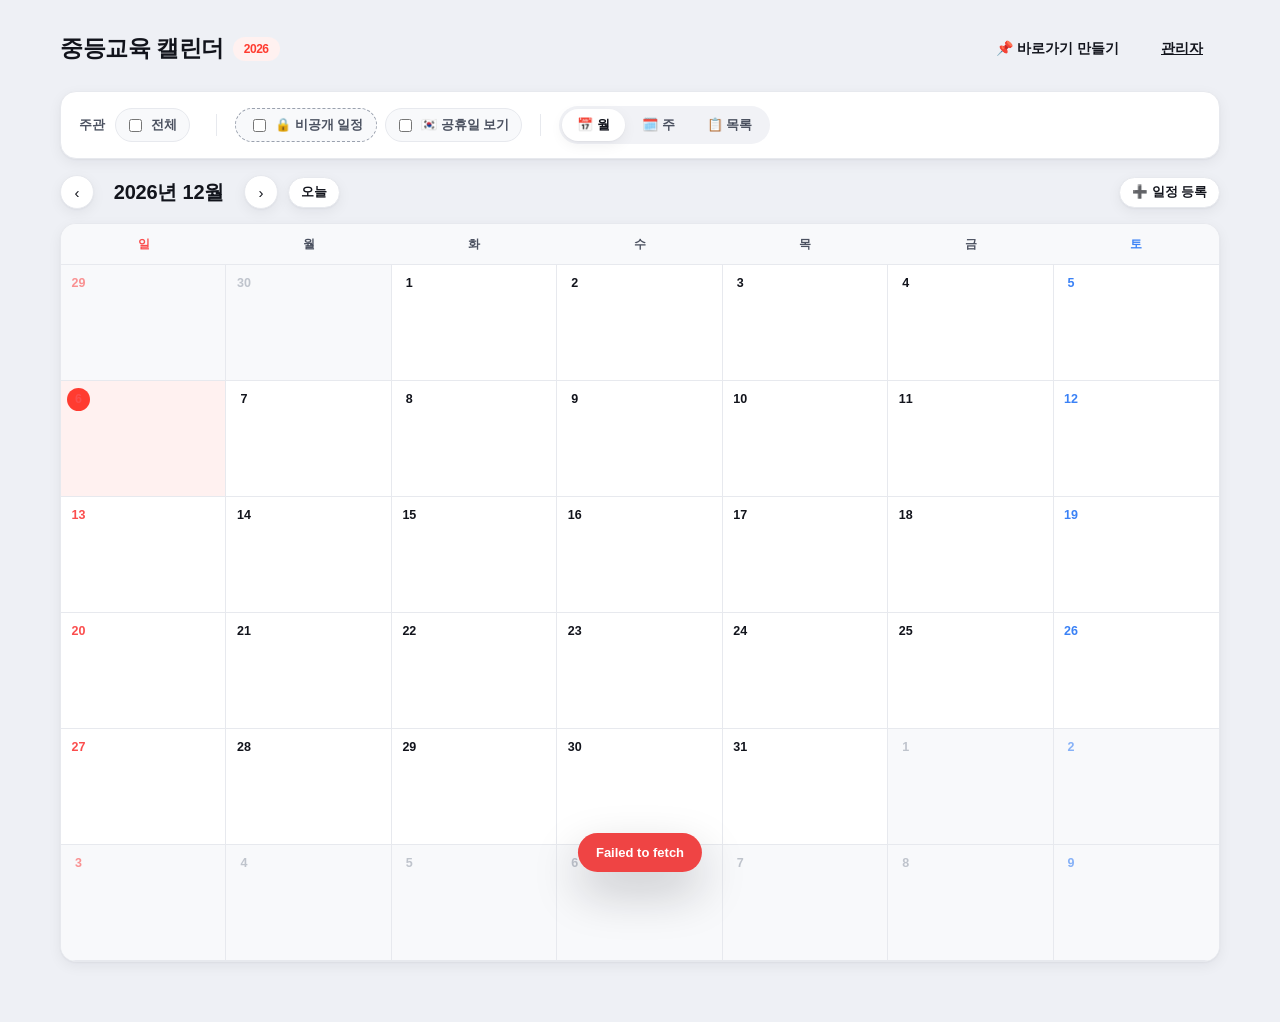
==== commit 6c1822b6: "3차 추가요청 - 구글시트 내용 추가 - 바탕화면 바로가기 기능 추가" ====
--- a/index.html
+++ b/index.html
@@ -4,14 +4,23 @@
 <meta charset="UTF-8">
 <meta name="viewport" content="width=device-width, initial-scale=1">
 <title>중등교육 캘린더</title>
+<link rel="manifest" href="manifest.json">
+<link rel="icon" href="icons/icon.svg" type="image/svg+xml">
+<link rel="alternate icon" href="icons/icon-32.png">
+<link rel="apple-touch-icon" href="icons/icon-180.png">
+<meta name="theme-color" content="#FF3B30">
+<meta name="mobile-web-app-capable" content="yes">
+<meta name="apple-mobile-web-app-capable" content="yes">
+<meta name="apple-mobile-web-app-title" content="중등교육 캘린더">
 <link rel="stylesheet" href="css/style.css">
 </head>
 <body>
   <div class="app-shell">
     <header class="app-header">
-      <div class="app-title">중등교육 캘린더 <span class="badge">2026</span></div>
+      <div class="app-title"><span id="siteTitleText">중등교육 캘린더</span> <span class="badge" id="siteYearBadge">2026</span></div>
       <div class="header-actions no-print">
-        <a class="btn ghost" href="admin.html">관리자페이지</a>
+        <button type="button" class="btn ghost" id="installBtn">📌 바로가기 만들기</button>
+        <a class="btn ghost" href="admin.html">관리자</a>
       </div>
     </header>
 
@@ -174,6 +183,10 @@
             </div>
           </div>
           <div class="field full">
+            <label for="fContent">내용</label>
+            <textarea id="fContent"></textarea>
+          </div>
+          <div class="field full">
             <label for="fNote">비고</label>
             <textarea id="fNote"></textarea>
           </div>
@@ -183,6 +196,20 @@
           <button type="submit" class="btn primary" id="eventFormSubmitBtn">등록</button>
         </div>
       </form>
+    </div>
+  </div>
+
+  <!-- 바로가기 설치 안내 모달 -->
+  <div class="modal-overlay hidden no-print" id="installModal">
+    <div class="modal-card">
+      <div class="modal-header">
+        <div class="modal-title" id="installModalTitle">바로가기 만들기</div>
+        <button class="modal-close" data-close-modal>✕</button>
+      </div>
+      <div id="installModalBody" style="font-size:13.5px;line-height:1.7;color:var(--text);"></div>
+      <div class="form-actions">
+        <button type="button" class="btn primary" data-close-modal>확인</button>
+      </div>
     </div>
   </div>
 
@@ -194,5 +221,6 @@
   <script src="js/mock-data.js"></script>
   <script src="js/api.js"></script>
   <script src="js/calendar.js"></script>
+  <script src="js/pwa.js"></script>
 </body>
 </html>
--- a/css/style.css
+++ b/css/style.css
@@ -345,8 +345,15 @@
   box-shadow: 0 1px 1px rgba(18,20,28,0.06);
 }
 .event-chip:hover { filter: brightness(1.08); transform: translateY(-1px); }
-/* 비공개 일정의 실제 배경/빗금/글자색은 APP_CONFIG.privateChipStyle()로 인라인 지정된다(색상 변경 가능). */
+/* 비공개 일정의 실제 배경/글자색은 APP_CONFIG.privateChipStyle()로 인라인 지정된다(색상 변경 가능). */
 .event-chip.private::before { content: "🔒 "; }
+
+.event-chip.holiday-chip {
+  background: var(--holiday-color) !important;
+  color: #fff !important;
+  cursor: default;
+}
+.event-chip.holiday-chip:hover { filter: none; transform: none; }
 
 .event-more {
   font-size: 11px;
